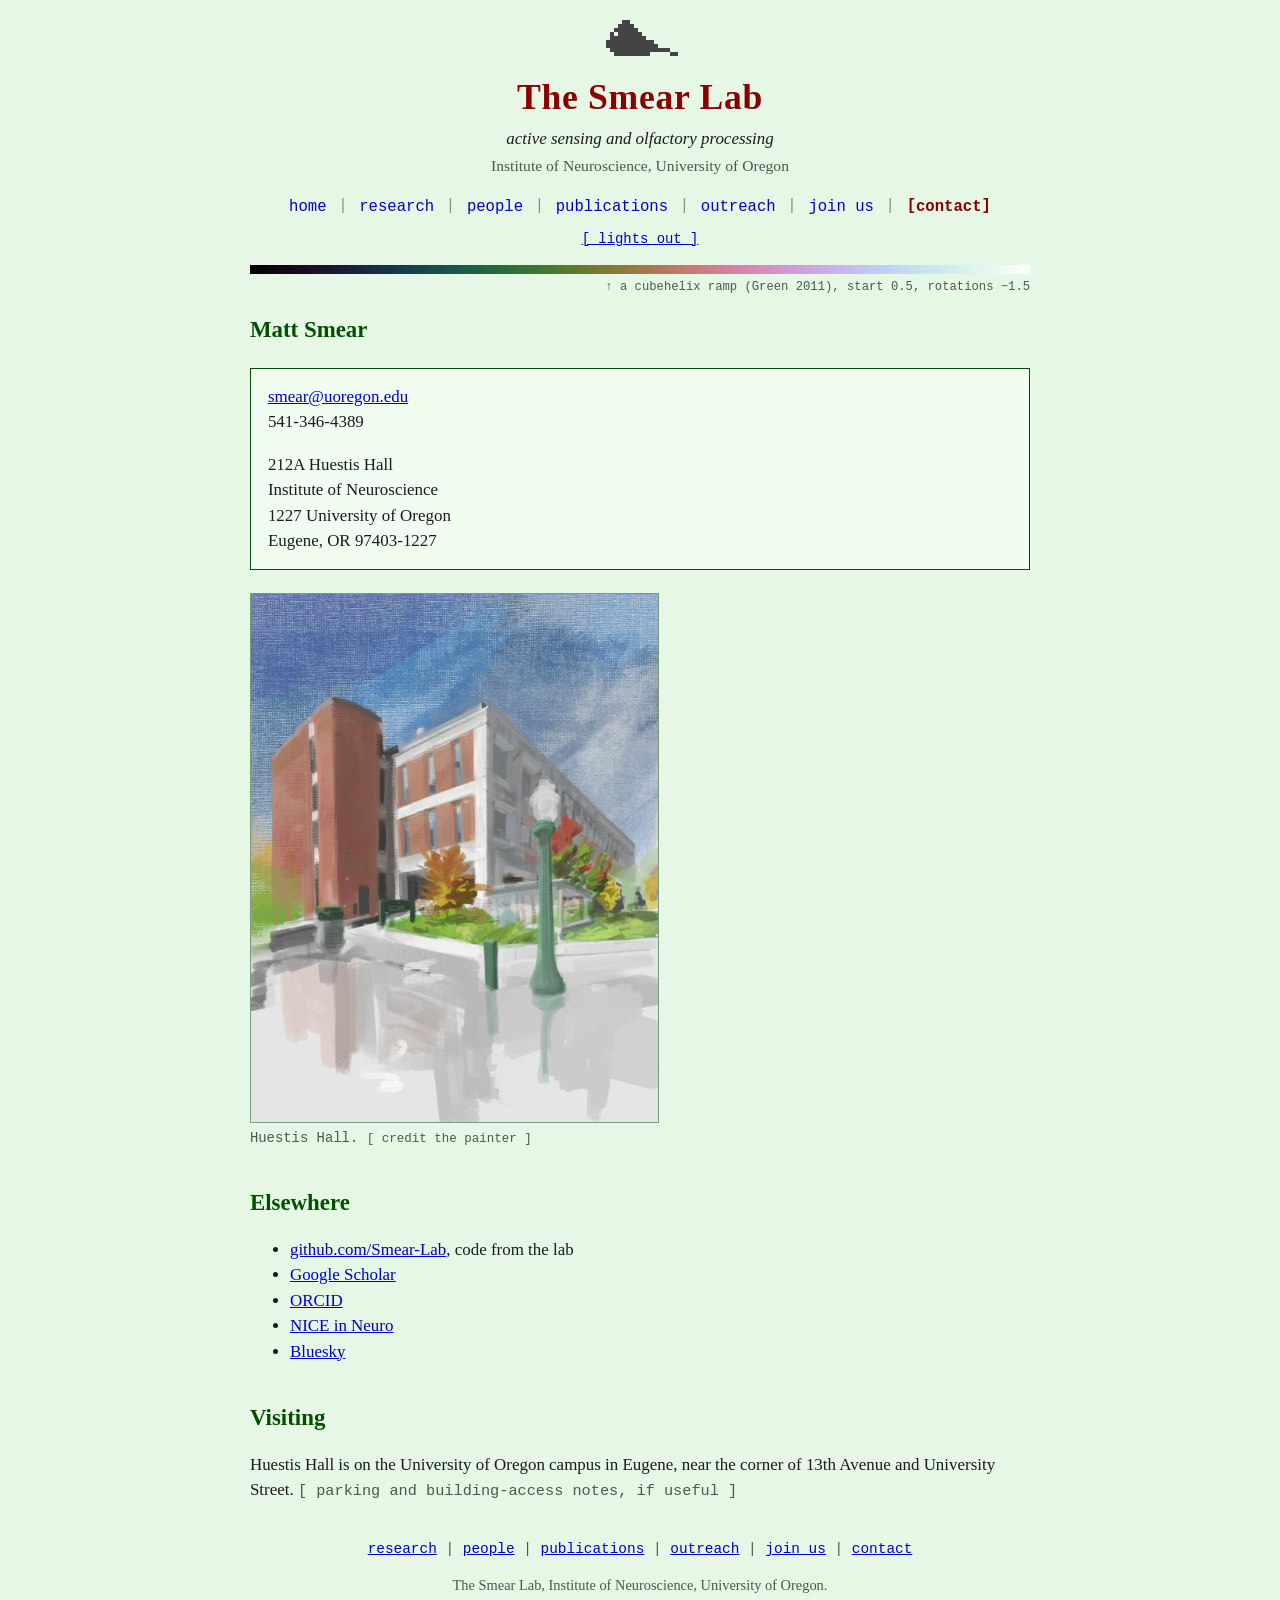
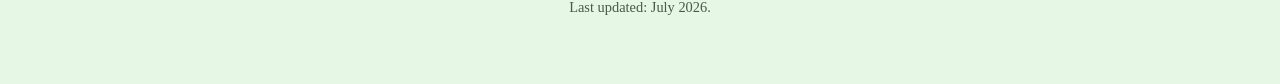
==== contact.html @ 78aba537 "Rebuild the site as hand-written HTML The live site had been serving index.html as unmarked plain te" ====
<!DOCTYPE html>
<!--
  ===========================================================================
  The Smear Lab. Hand-written HTML, no framework, no build step.
  Every page shares style.css. Edit a page by opening it and typing.

  The masthead and the <nav class="main"> block below are repeated in all
  seven pages: index, research, people, publications, outreach, join,
  contact. If you add or rename a nav item, change it in all seven. That
  duplication is the price of having no build step, and it is a fair price.
  ===========================================================================
-->
<html lang="en">
<head>
<meta charset="utf-8">
<meta name="viewport" content="width=device-width, initial-scale=1">
<title>contact &middot; The Smear Lab</title>
<meta name="description" content="The Smear Lab at the Institute of Neuroscience, University of Oregon. We study active sensing and olfactory processing.">
<link rel="icon" href="favicon.ico">
<link rel="stylesheet" href="style.css">
<script>
  (function () {
    var c = null;
    try { c = localStorage.getItem('smear-night'); } catch (e) {}
    var root = document.documentElement;
    if (location.hash === '#night' || c === '1') root.className = 'night';
    else if (c === '0') root.className = '';
    else root.className = 'auto';   /* follow the operating system */
  })();
</script>
</head>
<body>

<a class="skip" href="#main">skip to content</a>

<div class="stars" aria-hidden="true">
  <span style="top:6%;  left:8%;  animation-delay:0s">&#10022;</span>
  <span style="top:12%; left:88%; animation-delay:0.7s">&#10022;</span>
  <span style="top:28%; left:4%;  animation-delay:1.4s">&#10022;</span>
  <span style="top:22%; left:94%; animation-delay:0.4s">&#10022;</span>
  <span style="top:55%; left:2%;  animation-delay:2s">&#10022;</span>
  <span style="top:48%; left:96%; animation-delay:1.1s">&#10022;</span>
  <span style="top:78%; left:6%;  animation-delay:1.8s">&#10022;</span>
  <span style="top:85%; left:92%; animation-delay:0.2s">&#10022;</span>
</div>

<header>
  <svg class="mouse" viewBox="-1 0 21 9" xmlns="http://www.w3.org/2000/svg" shape-rendering="crispEdges" aria-hidden="true"><rect x="5" y="0" width="1" height="1"/><rect x="6" y="0" width="1" height="1"/><rect x="4" y="1" width="1" height="1"/><rect x="5" y="1" width="1" height="1"/><rect x="6" y="1" width="1" height="1"/><rect x="7" y="1" width="1" height="1"/><rect x="3" y="2" width="1" height="1"/><rect x="4" y="2" width="1" height="1"/><rect x="5" y="2" width="1" height="1"/><rect x="6" y="2" width="1" height="1"/><rect x="7" y="2" width="1" height="1"/><rect x="8" y="2" width="1" height="1"/><rect x="2" y="3" width="1" height="1"/><rect x="4" y="3" width="1" height="1"/><rect x="5" y="3" width="1" height="1"/><rect x="6" y="3" width="1" height="1"/><rect x="7" y="3" width="1" height="1"/><rect x="8" y="3" width="1" height="1"/><rect x="9" y="3" width="1" height="1"/><rect x="2" y="4" width="1" height="1"/><rect x="3" y="4" width="1" height="1"/><rect x="4" y="4" width="1" height="1"/><rect x="5" y="4" width="1" height="1"/><rect x="6" y="4" width="1" height="1"/><rect x="7" y="4" width="1" height="1"/><rect x="8" y="4" width="1" height="1"/><rect x="9" y="4" width="1" height="1"/><rect x="10" y="4" width="1" height="1"/><rect x="1" y="5" width="1" height="1"/><rect x="2" y="5" width="1" height="1"/><rect x="3" y="5" width="1" height="1"/><rect x="4" y="5" width="1" height="1"/><rect x="5" y="5" width="1" height="1"/><rect x="6" y="5" width="1" height="1"/><rect x="7" y="5" width="1" height="1"/><rect x="8" y="5" width="1" height="1"/><rect x="9" y="5" width="1" height="1"/><rect x="10" y="5" width="1" height="1"/><rect x="11" y="5" width="1" height="1"/><rect x="12" y="5" width="1" height="1"/><rect x="1" y="6" width="1" height="1"/><rect x="2" y="6" width="1" height="1"/><rect x="3" y="6" width="1" height="1"/><rect x="4" y="6" width="1" height="1"/><rect x="5" y="6" width="1" height="1"/><rect x="6" y="6" width="1" height="1"/><rect x="7" y="6" width="1" height="1"/><rect x="8" y="6" width="1" height="1"/><rect x="9" y="6" width="1" height="1"/><rect x="10" y="6" width="1" height="1"/><rect x="11" y="6" width="1" height="1"/><rect x="12" y="6" width="1" height="1"/><rect x="13" y="6" width="1" height="1"/><rect x="2" y="7" width="1" height="1"/><rect x="3" y="7" width="1" height="1"/><rect x="4" y="7" width="1" height="1"/><rect x="5" y="7" width="1" height="1"/><rect x="6" y="7" width="1" height="1"/><rect x="7" y="7" width="1" height="1"/><rect x="8" y="7" width="1" height="1"/><rect x="9" y="7" width="1" height="1"/><rect x="10" y="7" width="1" height="1"/><rect x="11" y="7" width="1" height="1"/><rect x="12" y="7" width="1" height="1"/><rect x="13" y="7" width="1" height="1"/><rect x="14" y="7" width="1" height="1"/><rect x="15" y="7" width="1" height="1"/><rect x="16" y="7" width="1" height="1"/><rect x="3" y="8" width="1" height="1"/><rect x="4" y="8" width="1" height="1"/><rect x="5" y="8" width="1" height="1"/><rect x="6" y="8" width="1" height="1"/><rect x="7" y="8" width="1" height="1"/><rect x="8" y="8" width="1" height="1"/><rect x="9" y="8" width="1" height="1"/><rect x="10" y="8" width="1" height="1"/><rect x="11" y="8" width="1" height="1"/><rect x="17" y="8" width="1" height="1"/><rect x="18" y="8" width="1" height="1"/></svg>
  <h1><a href="index.html">The Smear Lab</a></h1>
  <p class="tagline">active sensing and olfactory processing</p>
  <p class="affil">Institute of Neuroscience, University of Oregon</p>

  <nav class="main" aria-label="main">
  <a href="index.html">home</a>
  <span class="sep">|</span>
  <a href="research.html">research</a>
  <span class="sep">|</span>
  <a href="people.html">people</a>
  <span class="sep">|</span>
  <a href="publications.html">publications</a>
  <span class="sep">|</span>
  <a href="outreach.html">outreach</a>
  <span class="sep">|</span>
  <a href="join.html">join us</a>
  <span class="sep">|</span>
  <a href="contact.html" aria-current="page">contact</a>
  </nav>

  <button id="mode" type="button">[ lights out ]</button>
</header>

<hr class="cube-rule">
<p class="cube-caption">&uarr; a cubehelix ramp (Green 2011), start 0.5, rotations &minus;1.5</p>

<main id="main">

<h2>Matt Smear</h2>

<div class="note">
  <p><a href="mailto:smear@uoregon.edu">smear@uoregon.edu</a><br>
  541-346-4389</p>

  <p>212A Huestis Hall<br>
  Institute of Neuroscience<br>
  1227 University of Oregon<br>
  Eugene, OR 97403-1227</p>
</div>

<figure>
  <img src="static/media/huestis.235e562a.jpg" alt="A painting of Huestis Hall at the University of Oregon">
  <figcaption>Huestis Hall. <span class="todo">[ credit the painter ]</span></figcaption>
</figure>

<h2>Elsewhere</h2>
<ul>
  <li><a href="https://github.com/Smear-Lab">github.com/Smear-Lab</a>, code from the lab</li>
  <li><a href="https://scholar.google.com/citations?user=nU455D0AAAAJ">Google Scholar</a></li>
  <li><a href="https://orcid.org/0000-0003-4689-388X">ORCID</a></li>
  <li><a href="https://niceinneuro.org/">NICE in Neuro</a></li>
  <li><a href="https://bsky.app/profile/mattsmear.bsky.social">Bluesky</a></li>
</ul>

<h2>Visiting</h2>
<p>Huestis Hall is on the University of Oregon campus in Eugene, near the
corner of 13th Avenue and University Street.
<span class="todo">[ parking and building-access notes, if useful ]</span></p>

</main>

<footer>
  <nav aria-label="footer">
    <a href="research.html">research</a> |
    <a href="people.html">people</a> |
    <a href="publications.html">publications</a> |
    <a href="outreach.html">outreach</a> |
    <a href="join.html">join us</a> |
    <a href="contact.html">contact</a>
  </nav>
  <p>The Smear Lab, Institute of Neuroscience, University of Oregon.<br>
  Last updated: July 2026.</p>
</footer>

<script>
  /* day/night switch. remembers the choice; "#night" in the URL forces dark. */
  (function () {
    var root = document.documentElement;
    var btn  = document.getElementById('mode');
    function isNight() {
      if (root.classList.contains('night')) return true;
      if (root.classList.contains('auto')) {
        return window.matchMedia &&
               window.matchMedia('(prefers-color-scheme: dark)').matches;
      }
      return false;
    }
    function label() {
      btn.textContent = isNight() ? '[ lights on ]' : '[ lights out ]';
    }
    label();
    btn.addEventListener('click', function () {
      var night = !isNight();
      root.classList.remove('auto');
      root.classList.toggle('night', night);
      try { localStorage.setItem('smear-night', night ? '1' : '0'); } catch (e) {}
      label();
    });
  })();
</script>

</body>
</html>
---- style.css ----
/* ==========================================================================
   The Smear Lab. One stylesheet, no framework, no build step.

   Day mode is the cubehelix homage: pale page, serif, dark red title,
   classic blue links. Night mode is the Osees homage: black page, neon
   ink, glowing links. Same content either way.

   The gradient rule under the header is a real cubehelix ramp, computed
   from Green (2011) with the standard parameters (start 0.5, rotations
   -1.5, hue 1, gamma 1), not eyeballed.
   ========================================================================== */

:root {
  --bg:       #e6f7e6;
  --panel:    #f2fdf2;
  --ink:      #1b1b1b;
  --dim:      #4a5a4a;
  --title:    #8b0000;
  --heading:  #005000;
  --link:     #0000cc;
  --visited:  #551a8b;
  --rule:     #7a9a7a;
  --mouse:    #444444;
  --glow:     none;
  --navmark:  #8b0000;
}

html.night {
  --bg:       #050505;
  --panel:    #0d120d;
  --ink:      #d9f2ef;
  --dim:      #8fae9c;
  --title:    #52ff6e;
  --heading:  #ff6ec7;
  --link:     #ffa040;
  --visited:  #c77dff;
  --rule:     #2a4a2a;
  --mouse:    #52ff6e;
  --glow:     0 0 6px currentColor;
  --navmark:  #52ff6e;
}

/* Respect the OS preference on a first visit. A stored choice wins over
   this, applied by the script in each page's <head>. */
@media (prefers-color-scheme: dark) {
  html.auto {
    --bg:       #050505;
    --panel:    #0d120d;
    --ink:      #d9f2ef;
    --dim:      #8fae9c;
    --title:    #52ff6e;
    --heading:  #ff6ec7;
    --link:     #ffa040;
    --visited:  #c77dff;
    --rule:     #2a4a2a;
    --mouse:    #52ff6e;
    --glow:     0 0 6px currentColor;
    --navmark:  #52ff6e;
  }
}

html { background: var(--bg); }

body {
  max-width: 46em;
  margin: 0 auto;
  padding: 1.2em 1.2em 3em;
  background: var(--bg);
  color: var(--ink);
  font-family: Georgia, "Times New Roman", Times, serif;
  font-size: 1.06em;
  line-height: 1.5;
}

/* keyboard users get a way past the nav */
.skip {
  position: absolute;
  left: -9999px;
}
.skip:focus {
  left: 1em;
  top: 1em;
  background: var(--panel);
  padding: 0.4em 0.7em;
  border: 1px solid var(--heading);
  z-index: 10;
}

/* ---- masthead ---------------------------------------------------------- */

header { text-align: center; margin-bottom: 0.4em; }

.mouse {
  width: 84px;
  height: auto;
  fill: var(--mouse);
  filter: var(--glow);
  margin-bottom: 0.2em;
}
html.night .mouse {
  animation: sniff 3.2s ease-in-out infinite;
  transform-origin: 20% 100%;
}
@media (prefers-color-scheme: dark) {
  html.auto .mouse {
    animation: sniff 3.2s ease-in-out infinite;
    transform-origin: 20% 100%;
  }
}
@keyframes sniff {
  0%, 100% { transform: rotate(0deg); }
  12%      { transform: rotate(-4deg); }
  24%      { transform: rotate(2deg); }
  36%      { transform: rotate(0deg); }
}

header h1 {
  color: var(--title);
  font-size: 2.1em;
  margin: 0.1em 0 0.05em;
  letter-spacing: 0.02em;
  text-shadow: var(--glow);
}
header h1 a { color: inherit; text-decoration: none; }
header h1 a:visited { color: var(--title); }

.tagline { font-style: italic; margin: 0; }
.affil   { font-size: 0.92em; margin: 0.15em 0 0; color: var(--dim); }

/* ---- navigation -------------------------------------------------------- */

nav.main {
  text-align: center;
  font-family: "Courier New", Courier, monospace;
  font-size: 0.92em;
  margin: 0.9em 0 0;
  line-height: 2;
}
nav.main a {
  text-decoration: none;
  padding: 0.1em 0.15em;
  white-space: nowrap;
}
nav.main a:hover,
nav.main a:focus { text-decoration: underline; }
nav.main a[aria-current="page"] {
  color: var(--navmark);
  font-weight: bold;
  text-shadow: var(--glow);
}
/* the brackets are drawn in CSS so the HTML stays clean */
nav.main a[aria-current="page"]::before { content: "["; }
nav.main a[aria-current="page"]::after  { content: "]"; }
nav.main .sep { color: var(--rule); }

/* ---- the day/night switch --------------------------------------------- */

#mode {
  display: block;
  margin: 0.6em auto 0;
  font-family: "Courier New", Courier, monospace;
  font-size: 0.82em;
  background: none;
  border: none;
  padding: 0;
  cursor: pointer;
  color: var(--link);
  text-decoration: underline;
}
#mode:hover { text-shadow: var(--glow); }

/* ---- the cubehelix rule ------------------------------------------------ */

.cube-rule {
  border: 0;
  height: 9px;
  margin: 1.1em 0 0.2em;
  background: linear-gradient(to right,
    #000000 0%,   #100713 4.2%,  #181028 8.3%,  #1b1d3b 12.5%,
    #182e49 16.7%, #15414e 20.8%, #16534c 25%,   #1c6344 29.2%,
    #2b6f39 33.3%, #437731 37.5%, #607a2f 41.7%, #817a37 45.8%,
    #a07949 50%,   #ba7964 54.2%, #cb7c85 58.3%, #d483a7 62.5%,
    #d490c6 66.7%, #cea0de 70.8%, #c7b3ed 75%,   #c2c6f3 79.2%,
    #c2d8f3 83.3%, #cae7f0 87.5%, #d9f2ef 91.7%, #ebf9f3 95.8%,
    #ffffff 100%);
}
html.night .cube-rule { box-shadow: 0 0 12px #52ff6e55, 0 0 4px #ff6ec755; }
@media (prefers-color-scheme: dark) {
  html.auto .cube-rule { box-shadow: 0 0 12px #52ff6e55, 0 0 4px #ff6ec755; }
}

.cube-caption {
  text-align: right;
  font-size: 0.72em;
  font-family: "Courier New", Courier, monospace;
  margin: 0 0 1.4em;
  color: var(--dim);
}

hr.plain {
  border: 0;
  border-top: 1px solid var(--rule);
  margin: 1.8em 0;
}

/* ---- body copy --------------------------------------------------------- */

h2 {
  color: var(--heading);
  font-size: 1.35em;
  margin: 1.6em 0 0.4em;
  text-shadow: var(--glow);
}
h2:first-of-type { margin-top: 0; }

h3 {
  color: var(--ink);
  font-size: 1.08em;
  margin: 1.4em 0 0.3em;
}

a { color: var(--link); }
a:visited { color: var(--visited); }
a:hover { text-shadow: var(--glow); }
html:not(.night) a:hover { color: #c00070; }

ul.research { padding-left: 1.4em; }
ul.research li { margin-bottom: 0.7em; }

/* ---- people ------------------------------------------------------------ */

.person {
  display: flex;
  gap: 1em;
  align-items: flex-start;
  margin-bottom: 1.6em;
}
.person img {
  width: 110px;
  height: 110px;
  object-fit: cover;
  border: 1px solid var(--rule);
  flex: 0 0 auto;
}
.person h3 { margin-top: 0; }
.person .role {
  font-family: "Courier New", Courier, monospace;
  font-size: 0.82em;
  color: var(--dim);
  display: block;
  margin-bottom: 0.35em;
}
.person p { margin: 0.35em 0; }

ul.alumni { padding-left: 1.4em; }
ul.alumni li { margin-bottom: 0.3em; }

/* ---- publications ------------------------------------------------------ */

.pubyear {
  font-family: "Courier New", Courier, monospace;
  color: var(--heading);
  font-size: 1em;
  margin: 1.6em 0 0.5em;
  border-bottom: 1px solid var(--rule);
  text-shadow: var(--glow);
}
ol.pubs {
  list-style: none;
  padding-left: 0;
  margin: 0;
}
ol.pubs li {
  margin-bottom: 1em;
  padding-left: 1.4em;
  text-indent: -1.4em;
}
ol.pubs .authors { font-size: 0.95em; }
ol.pubs .venue { font-style: italic; }
ol.pubs b { color: var(--ink); }
.tag {
  font-family: "Courier New", Courier, monospace;
  font-size: 0.72em;
  border: 1px solid var(--rule);
  padding: 0 0.35em;
  margin-left: 0.3em;
  color: var(--dim);
  white-space: nowrap;
}

/* ---- boxes ------------------------------------------------------------- */

.note {
  border: 1px solid var(--heading);
  background: var(--panel);
  padding: 0.6em 1em;
  margin: 1.2em 0;
}
.note p:first-child { margin-top: 0.3em; }
.note p:last-child  { margin-bottom: 0.3em; }

figure { margin: 1.4em 0; }
figure img {
  display: block;
  max-width: min(100%, 24em);
  height: auto;
  border: 1px solid var(--rule);
}
figcaption {
  font-size: 0.82em;
  color: var(--dim);
  margin-top: 0.4em;
  font-family: "Courier New", Courier, monospace;
}

/* things still to fill in, visible on purpose */
.todo {
  font-family: "Courier New", Courier, monospace;
  font-size: 0.9em;
  color: var(--dim);
}

/* ---- footer ------------------------------------------------------------ */

footer {
  text-align: center;
  font-size: 0.85em;
  margin-top: 2.5em;
  color: var(--dim);
}
footer nav { margin-bottom: 0.5em; font-family: "Courier New", Courier, monospace; }

/* ---- stars, night only ------------------------------------------------- */

.stars { display: none; }
html.night .stars { display: block; }
@media (prefers-color-scheme: dark) {
  html.auto .stars { display: block; }
}
.stars span {
  position: fixed;
  color: #c7ff9e;
  font-size: 12px;
  pointer-events: none;
  animation: twinkle 2.6s ease-in-out infinite;
  text-shadow: 0 0 6px #52ff6e;
}
@keyframes twinkle {
  0%, 100% { opacity: 0.15; transform: scale(0.8); }
  50%      { opacity: 0.9;  transform: scale(1.15); }
}

/* ---- narrow screens ---------------------------------------------------- */

@media (max-width: 34em) {
  body { font-size: 1em; padding: 1em 0.9em 2.5em; }
  header h1 { font-size: 1.7em; }
  nav.main { font-size: 0.86em; }
  nav.main .sep { display: none; }
  nav.main a { display: inline-block; margin: 0 0.35em; }
  .person { flex-direction: column; gap: 0.5em; }
  .person img { width: 130px; height: 130px; }
  .stars { display: none !important; }
}

@media (prefers-reduced-motion: reduce) {
  html.night .mouse, .stars span { animation: none; }
}

/* ---- print ------------------------------------------------------------- */

@media print {
  #mode, .stars, nav.main { display: none; }
  body { max-width: none; color: #000; background: #fff; }
  a { color: #000; text-decoration: underline; }
}
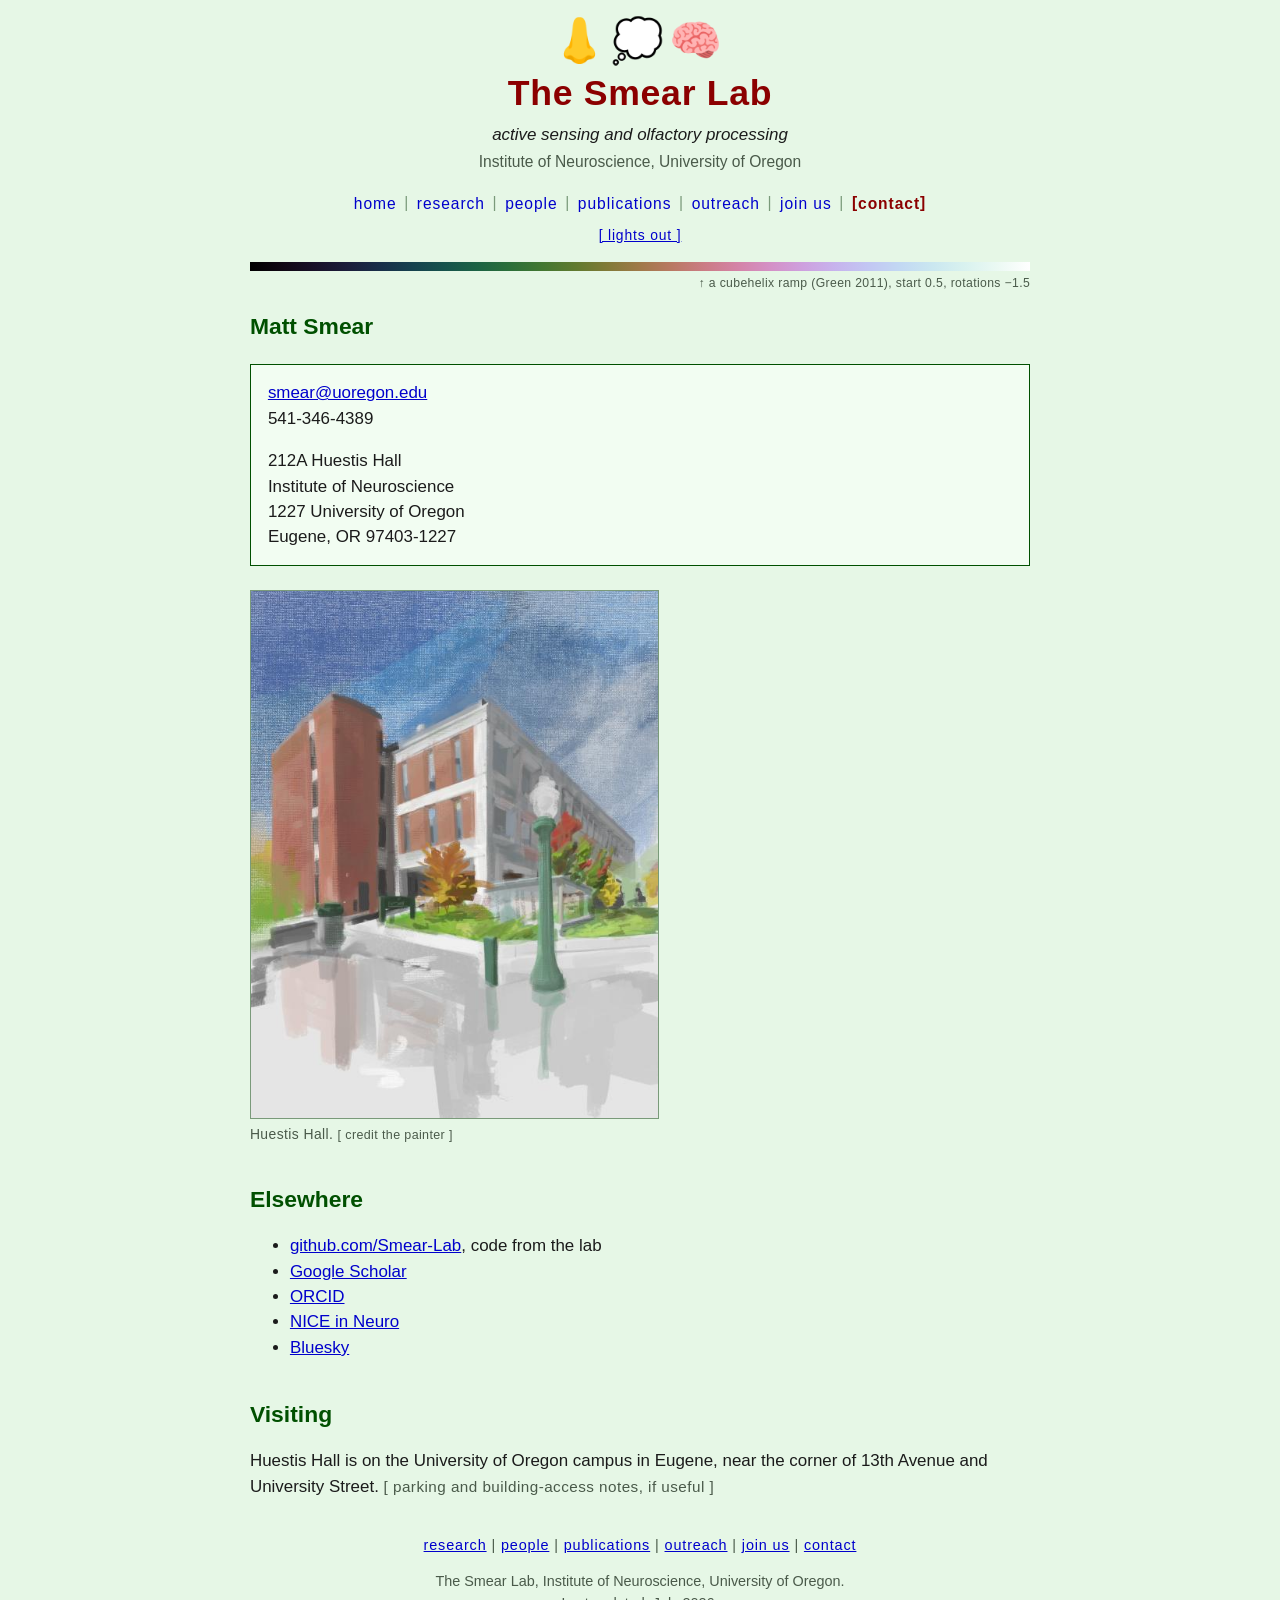
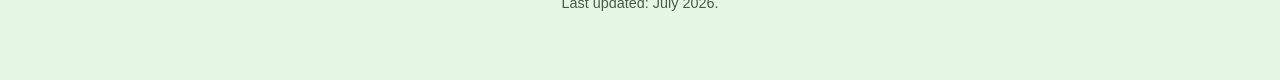
==== commit f78af24c: "Arial throughout, emoji masthead, correct the lab roster Three corrections from Matt.  Arial everywh" ====
--- a/contact.html
+++ b/contact.html
@@ -45,7 +45,7 @@
 </div>
 
 <header>
-  <svg class="mouse" viewBox="-1 0 21 9" xmlns="http://www.w3.org/2000/svg" shape-rendering="crispEdges" aria-hidden="true"><rect x="5" y="0" width="1" height="1"/><rect x="6" y="0" width="1" height="1"/><rect x="4" y="1" width="1" height="1"/><rect x="5" y="1" width="1" height="1"/><rect x="6" y="1" width="1" height="1"/><rect x="7" y="1" width="1" height="1"/><rect x="3" y="2" width="1" height="1"/><rect x="4" y="2" width="1" height="1"/><rect x="5" y="2" width="1" height="1"/><rect x="6" y="2" width="1" height="1"/><rect x="7" y="2" width="1" height="1"/><rect x="8" y="2" width="1" height="1"/><rect x="2" y="3" width="1" height="1"/><rect x="4" y="3" width="1" height="1"/><rect x="5" y="3" width="1" height="1"/><rect x="6" y="3" width="1" height="1"/><rect x="7" y="3" width="1" height="1"/><rect x="8" y="3" width="1" height="1"/><rect x="9" y="3" width="1" height="1"/><rect x="2" y="4" width="1" height="1"/><rect x="3" y="4" width="1" height="1"/><rect x="4" y="4" width="1" height="1"/><rect x="5" y="4" width="1" height="1"/><rect x="6" y="4" width="1" height="1"/><rect x="7" y="4" width="1" height="1"/><rect x="8" y="4" width="1" height="1"/><rect x="9" y="4" width="1" height="1"/><rect x="10" y="4" width="1" height="1"/><rect x="1" y="5" width="1" height="1"/><rect x="2" y="5" width="1" height="1"/><rect x="3" y="5" width="1" height="1"/><rect x="4" y="5" width="1" height="1"/><rect x="5" y="5" width="1" height="1"/><rect x="6" y="5" width="1" height="1"/><rect x="7" y="5" width="1" height="1"/><rect x="8" y="5" width="1" height="1"/><rect x="9" y="5" width="1" height="1"/><rect x="10" y="5" width="1" height="1"/><rect x="11" y="5" width="1" height="1"/><rect x="12" y="5" width="1" height="1"/><rect x="1" y="6" width="1" height="1"/><rect x="2" y="6" width="1" height="1"/><rect x="3" y="6" width="1" height="1"/><rect x="4" y="6" width="1" height="1"/><rect x="5" y="6" width="1" height="1"/><rect x="6" y="6" width="1" height="1"/><rect x="7" y="6" width="1" height="1"/><rect x="8" y="6" width="1" height="1"/><rect x="9" y="6" width="1" height="1"/><rect x="10" y="6" width="1" height="1"/><rect x="11" y="6" width="1" height="1"/><rect x="12" y="6" width="1" height="1"/><rect x="13" y="6" width="1" height="1"/><rect x="2" y="7" width="1" height="1"/><rect x="3" y="7" width="1" height="1"/><rect x="4" y="7" width="1" height="1"/><rect x="5" y="7" width="1" height="1"/><rect x="6" y="7" width="1" height="1"/><rect x="7" y="7" width="1" height="1"/><rect x="8" y="7" width="1" height="1"/><rect x="9" y="7" width="1" height="1"/><rect x="10" y="7" width="1" height="1"/><rect x="11" y="7" width="1" height="1"/><rect x="12" y="7" width="1" height="1"/><rect x="13" y="7" width="1" height="1"/><rect x="14" y="7" width="1" height="1"/><rect x="15" y="7" width="1" height="1"/><rect x="16" y="7" width="1" height="1"/><rect x="3" y="8" width="1" height="1"/><rect x="4" y="8" width="1" height="1"/><rect x="5" y="8" width="1" height="1"/><rect x="6" y="8" width="1" height="1"/><rect x="7" y="8" width="1" height="1"/><rect x="8" y="8" width="1" height="1"/><rect x="9" y="8" width="1" height="1"/><rect x="10" y="8" width="1" height="1"/><rect x="11" y="8" width="1" height="1"/><rect x="17" y="8" width="1" height="1"/><rect x="18" y="8" width="1" height="1"/></svg>
+  <p class="glyphs" aria-hidden="true">👃💭🧠</p>
   <h1><a href="index.html">The Smear Lab</a></h1>
   <p class="tagline">active sensing and olfactory processing</p>
   <p class="affil">Institute of Neuroscience, University of Oregon</p>
--- a/style.css
+++ b/style.css
@@ -1,8 +1,8 @@
 /* ==========================================================================
    The Smear Lab. One stylesheet, no framework, no build step.
 
-   Day mode is the cubehelix homage: pale page, serif, dark red title,
-   classic blue links. Night mode is the Osees homage: black page, neon
+   Day mode is the cubehelix homage: pale page, dark red title, classic
+   blue links. Arial throughout, per house rule. Night mode is the Osees homage: black page, neon
    ink, glowing links. Same content either way.
 
    The gradient rule under the header is a real cubehelix ramp, computed
@@ -20,7 +20,6 @@
   --link:     #0000cc;
   --visited:  #551a8b;
   --rule:     #7a9a7a;
-  --mouse:    #444444;
   --glow:     none;
   --navmark:  #8b0000;
 }
@@ -35,7 +34,6 @@
   --link:     #ffa040;
   --visited:  #c77dff;
   --rule:     #2a4a2a;
-  --mouse:    #52ff6e;
   --glow:     0 0 6px currentColor;
   --navmark:  #52ff6e;
 }
@@ -53,7 +51,6 @@
     --link:     #ffa040;
     --visited:  #c77dff;
     --rule:     #2a4a2a;
-    --mouse:    #52ff6e;
     --glow:     0 0 6px currentColor;
     --navmark:  #52ff6e;
   }
@@ -67,7 +64,7 @@
   padding: 1.2em 1.2em 3em;
   background: var(--bg);
   color: var(--ink);
-  font-family: Georgia, "Times New Roman", Times, serif;
+  font-family: Arial, Helvetica, sans-serif;
   font-size: 1.06em;
   line-height: 1.5;
 }
@@ -90,28 +87,11 @@
 
 header { text-align: center; margin-bottom: 0.4em; }
 
-.mouse {
-  width: 84px;
-  height: auto;
-  fill: var(--mouse);
-  filter: var(--glow);
-  margin-bottom: 0.2em;
-}
-html.night .mouse {
-  animation: sniff 3.2s ease-in-out infinite;
-  transform-origin: 20% 100%;
-}
-@media (prefers-color-scheme: dark) {
-  html.auto .mouse {
-    animation: sniff 3.2s ease-in-out infinite;
-    transform-origin: 20% 100%;
-  }
-}
-@keyframes sniff {
-  0%, 100% { transform: rotate(0deg); }
-  12%      { transform: rotate(-4deg); }
-  24%      { transform: rotate(2deg); }
-  36%      { transform: rotate(0deg); }
+.glyphs {
+  font-size: 2.5em;
+  line-height: 1;
+  margin: 0 0 0.1em;
+  letter-spacing: 0.12em;
 }
 
 header h1 {
@@ -131,8 +111,8 @@
 
 nav.main {
   text-align: center;
-  font-family: "Courier New", Courier, monospace;
   font-size: 0.92em;
+  letter-spacing: 0.06em;
   margin: 0.9em 0 0;
   line-height: 2;
 }
@@ -158,8 +138,8 @@
 #mode {
   display: block;
   margin: 0.6em auto 0;
-  font-family: "Courier New", Courier, monospace;
   font-size: 0.82em;
+  letter-spacing: 0.06em;
   background: none;
   border: none;
   padding: 0;
@@ -192,7 +172,7 @@
 .cube-caption {
   text-align: right;
   font-size: 0.72em;
-  font-family: "Courier New", Courier, monospace;
+  letter-spacing: 0.03em;
   margin: 0 0 1.4em;
   color: var(--dim);
 }
@@ -244,8 +224,9 @@
 }
 .person h3 { margin-top: 0; }
 .person .role {
-  font-family: "Courier New", Courier, monospace;
-  font-size: 0.82em;
+  font-size: 0.78em;
+  letter-spacing: 0.09em;
+  text-transform: uppercase;
   color: var(--dim);
   display: block;
   margin-bottom: 0.35em;
@@ -258,9 +239,10 @@
 /* ---- publications ------------------------------------------------------ */
 
 .pubyear {
-  font-family: "Courier New", Courier, monospace;
   color: var(--heading);
-  font-size: 1em;
+  font-size: 0.95em;
+  font-weight: bold;
+  letter-spacing: 0.14em;
   margin: 1.6em 0 0.5em;
   border-bottom: 1px solid var(--rule);
   text-shadow: var(--glow);
@@ -279,8 +261,9 @@
 ol.pubs .venue { font-style: italic; }
 ol.pubs b { color: var(--ink); }
 .tag {
-  font-family: "Courier New", Courier, monospace;
-  font-size: 0.72em;
+  font-size: 0.7em;
+  letter-spacing: 0.06em;
+  text-transform: uppercase;
   border: 1px solid var(--rule);
   padding: 0 0.35em;
   margin-left: 0.3em;
@@ -310,13 +293,20 @@
   font-size: 0.82em;
   color: var(--dim);
   margin-top: 0.4em;
-  font-family: "Courier New", Courier, monospace;
+  letter-spacing: 0.03em;
+}
+
+/* a real attribution, not an unfinished line */
+.credit {
+  font-size: 0.88em;
+  color: var(--dim);
+  font-style: italic;
 }
 
 /* things still to fill in, visible on purpose */
 .todo {
-  font-family: "Courier New", Courier, monospace;
   font-size: 0.9em;
+  letter-spacing: 0.03em;
   color: var(--dim);
 }
 
@@ -328,7 +318,7 @@
   margin-top: 2.5em;
   color: var(--dim);
 }
-footer nav { margin-bottom: 0.5em; font-family: "Courier New", Courier, monospace; }
+footer nav { margin-bottom: 0.5em; letter-spacing: 0.06em; }
 
 /* ---- stars, night only ------------------------------------------------- */
 
@@ -364,7 +354,7 @@
 }
 
 @media (prefers-reduced-motion: reduce) {
-  html.night .mouse, .stars span { animation: none; }
+  .stars span { animation: none; }
 }
 
 /* ---- print ------------------------------------------------------------- */
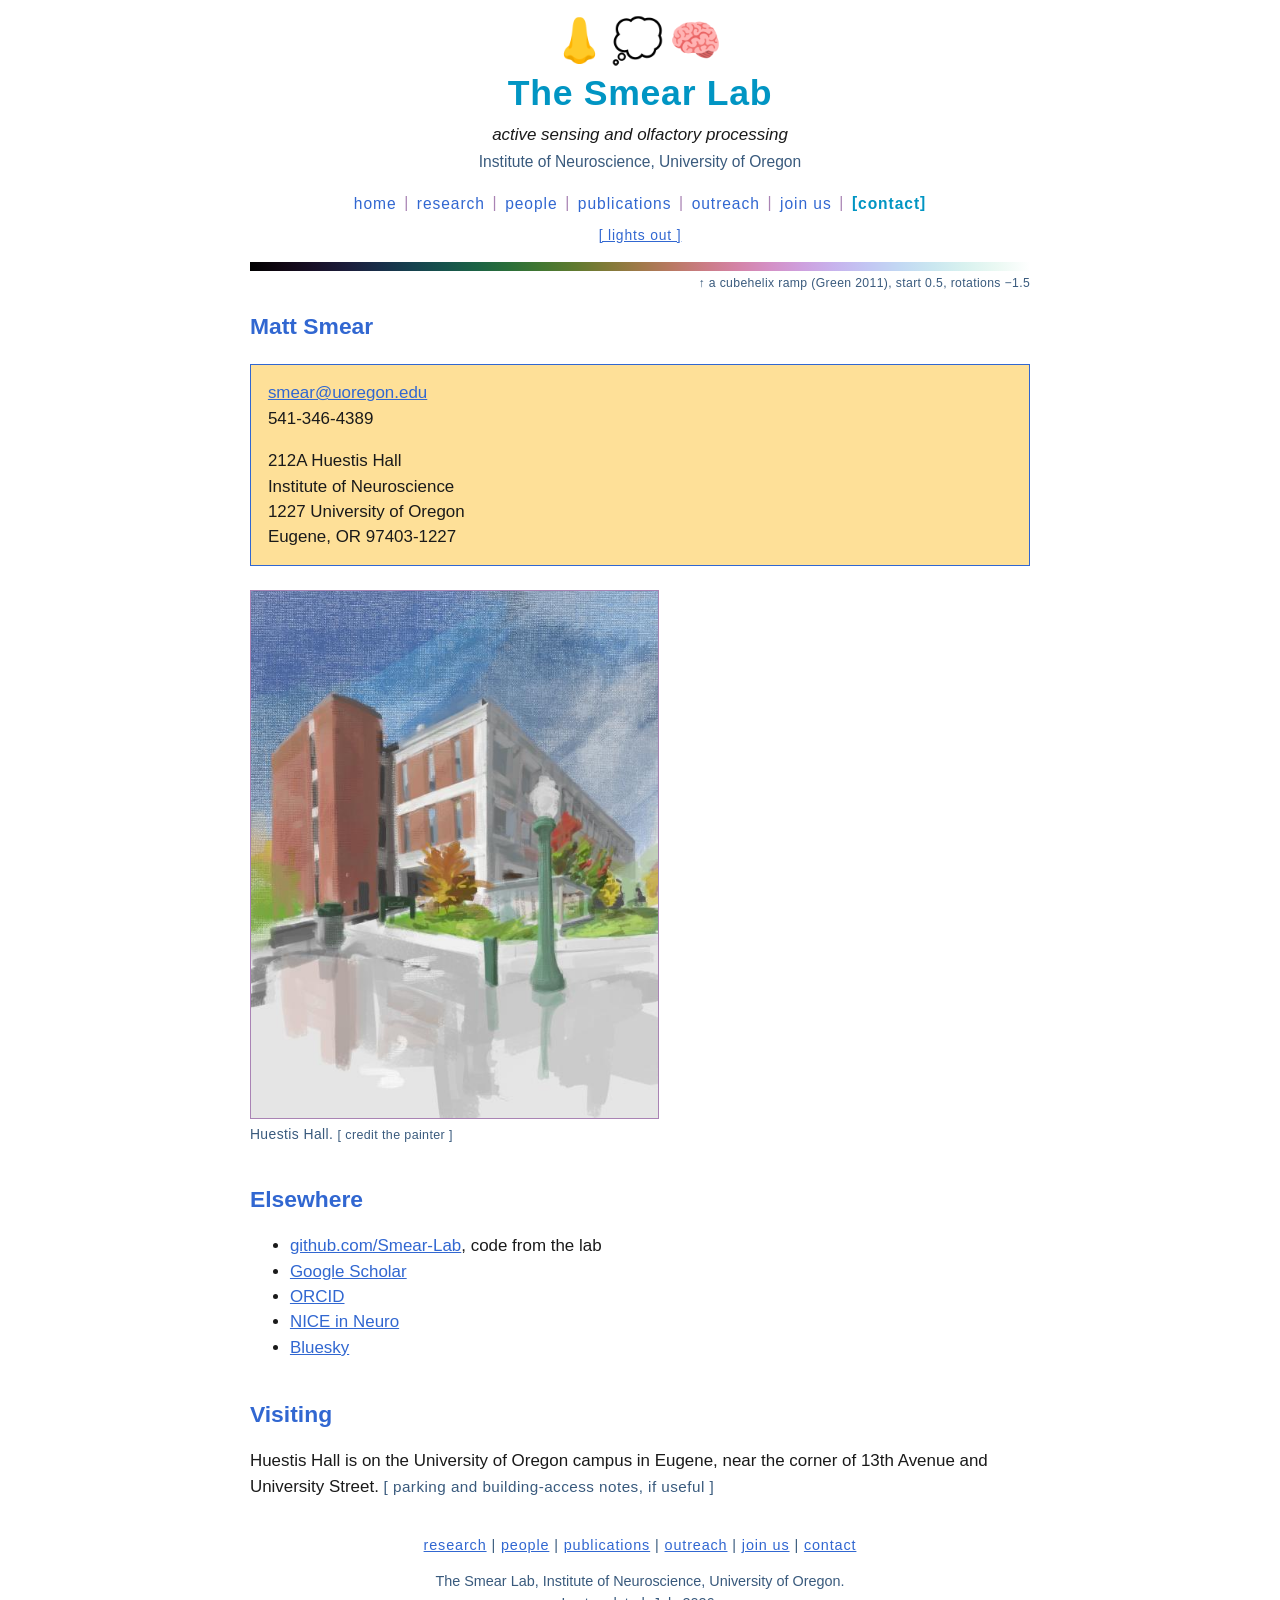
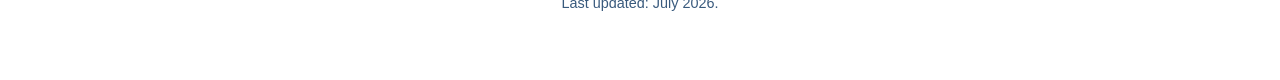
==== commit 6755a978: "Recolour from riley.mat, drop the sparkles, fix the NICE role Colours. The old scheme was invented: " ====
--- a/contact.html
+++ b/contact.html
@@ -32,17 +32,6 @@
 <body>
 
 <a class="skip" href="#main">skip to content</a>
-
-<div class="stars" aria-hidden="true">
-  <span style="top:6%;  left:8%;  animation-delay:0s">&#10022;</span>
-  <span style="top:12%; left:88%; animation-delay:0.7s">&#10022;</span>
-  <span style="top:28%; left:4%;  animation-delay:1.4s">&#10022;</span>
-  <span style="top:22%; left:94%; animation-delay:0.4s">&#10022;</span>
-  <span style="top:55%; left:2%;  animation-delay:2s">&#10022;</span>
-  <span style="top:48%; left:96%; animation-delay:1.1s">&#10022;</span>
-  <span style="top:78%; left:6%;  animation-delay:1.8s">&#10022;</span>
-  <span style="top:85%; left:92%; animation-delay:0.2s">&#10022;</span>
-</div>
 
 <header>
   <p class="glyphs" aria-hidden="true">👃💭🧠</p>
--- a/style.css
+++ b/style.css
@@ -11,48 +11,54 @@
    ========================================================================== */
 
 :root {
-  --bg:       #e6f7e6;
-  --panel:    #f2fdf2;
-  --ink:      #1b1b1b;
-  --dim:      #4a5a4a;
-  --title:    #8b0000;
-  --heading:  #005000;
-  --link:     #0000cc;
-  --visited:  #551a8b;
-  --rule:     #7a9a7a;
+  /* Palette: riley.mat, Matt's file. Only these seven colours are used for
+     anything chromatic. Neutral white/near-black grounds are not "colours"
+     in that sense and stay neutral.
+       #0195c3 cyan     #a983b4 muted violet   #3167d1 blue
+       #c990d4 orchid   #6bb36a green          #395a7d slate   #fee098 gold
+     The green is deliberately unused. Matt does not want green in the UI. */
+  --bg:       #ffffff;
+  --panel:    #fee098;   /* gold, for note boxes */
+  --ink:      #1a1a1a;
+  --dim:      #395a7d;   /* slate, 7.2:1 on white */
+  --title:    #0195c3;   /* cyan, large text only */
+  --heading:  #3167d1;   /* blue, 5.3:1 */
+  --link:     #3167d1;   /* blue, 5.3:1 */
+  --visited:  #395a7d;   /* slate, 7.2:1 */
+  --rule:     #a983b4;   /* violet, decorative only */
   --glow:     none;
-  --navmark:  #8b0000;
+  --navmark:  #0195c3;
 }
 
 html.night {
-  --bg:       #050505;
-  --panel:    #0d120d;
-  --ink:      #d9f2ef;
-  --dim:      #8fae9c;
-  --title:    #52ff6e;
-  --heading:  #ff6ec7;
-  --link:     #ffa040;
-  --visited:  #c77dff;
-  --rule:     #2a4a2a;
+  --bg:       #0a0a0a;
+  --panel:    #16202b;
+  --ink:      #ececec;
+  --dim:      #a983b4;   /* violet, 6.2:1 on black */
+  --title:    #fee098;   /* gold, 15.4:1 */
+  --heading:  #0195c3;   /* cyan, 5.7:1 */
+  --link:     #fee098;   /* gold, 15.4:1 */
+  --visited:  #a983b4;   /* violet, 6.2:1 */
+  --rule:     #395a7d;   /* slate */
   --glow:     0 0 6px currentColor;
-  --navmark:  #52ff6e;
+  --navmark:  #fee098;
 }
 
 /* Respect the OS preference on a first visit. A stored choice wins over
    this, applied by the script in each page's <head>. */
 @media (prefers-color-scheme: dark) {
   html.auto {
-    --bg:       #050505;
-    --panel:    #0d120d;
-    --ink:      #d9f2ef;
-    --dim:      #8fae9c;
-    --title:    #52ff6e;
-    --heading:  #ff6ec7;
-    --link:     #ffa040;
-    --visited:  #c77dff;
-    --rule:     #2a4a2a;
+    --bg:       #0a0a0a;
+    --panel:    #16202b;
+    --ink:      #ececec;
+    --dim:      #a983b4;
+    --title:    #fee098;
+    --heading:  #0195c3;
+    --link:     #fee098;
+    --visited:  #a983b4;
+    --rule:     #395a7d;
     --glow:     0 0 6px currentColor;
-    --navmark:  #52ff6e;
+    --navmark:  #fee098;
   }
 }
 
@@ -149,7 +155,13 @@
 }
 #mode:hover { text-shadow: var(--glow); }
 
-/* ---- the cubehelix rule ------------------------------------------------ */
+/* ---- the rule under the masthead --------------------------------------- */
+
+/* NOTE, Matt: this is the one place green and pink survive, because a
+   cubehelix ramp cycles through both by construction. That is the whole
+   point of the scheme and it is why it is cited. If you want them gone
+   here too, delete the .cube-rule background below and uncomment the
+   riley ramp underneath it, then reword the caption in all seven pages. */
 
 .cube-rule {
   border: 0;
@@ -164,9 +176,19 @@
     #c2d8f3 83.3%, #cae7f0 87.5%, #d9f2ef 91.7%, #ebf9f3 95.8%,
     #ffffff 100%);
 }
-html.night .cube-rule { box-shadow: 0 0 12px #52ff6e55, 0 0 4px #ff6ec755; }
+
+/* The alternative: riley.mat sorted by luminance, green omitted. Swap the
+   background above for this one and no green or pink appears anywhere.
+.cube-rule {
+  background: linear-gradient(to right,
+    #395a7d 0%, #3167d1 20%, #0195c3 40%,
+    #a983b4 60%, #c990d4 80%, #fee098 100%);
+}
+*/
+
+html.night .cube-rule { box-shadow: 0 0 14px #fee09855, 0 0 4px #0195c355; }
 @media (prefers-color-scheme: dark) {
-  html.auto .cube-rule { box-shadow: 0 0 12px #52ff6e55, 0 0 4px #ff6ec755; }
+  html.auto .cube-rule { box-shadow: 0 0 14px #fee09855, 0 0 4px #0195c355; }
 }
 
 .cube-caption {
@@ -202,7 +224,7 @@
 a { color: var(--link); }
 a:visited { color: var(--visited); }
 a:hover { text-shadow: var(--glow); }
-html:not(.night) a:hover { color: #c00070; }
+html:not(.night) a:hover { color: #0195c3; }
 
 ul.research { padding-left: 1.4em; }
 ul.research li { margin-bottom: 0.7em; }
@@ -320,26 +342,6 @@
 }
 footer nav { margin-bottom: 0.5em; letter-spacing: 0.06em; }
 
-/* ---- stars, night only ------------------------------------------------- */
-
-.stars { display: none; }
-html.night .stars { display: block; }
-@media (prefers-color-scheme: dark) {
-  html.auto .stars { display: block; }
-}
-.stars span {
-  position: fixed;
-  color: #c7ff9e;
-  font-size: 12px;
-  pointer-events: none;
-  animation: twinkle 2.6s ease-in-out infinite;
-  text-shadow: 0 0 6px #52ff6e;
-}
-@keyframes twinkle {
-  0%, 100% { opacity: 0.15; transform: scale(0.8); }
-  50%      { opacity: 0.9;  transform: scale(1.15); }
-}
-
 /* ---- narrow screens ---------------------------------------------------- */
 
 @media (max-width: 34em) {
@@ -350,17 +352,12 @@
   nav.main a { display: inline-block; margin: 0 0.35em; }
   .person { flex-direction: column; gap: 0.5em; }
   .person img { width: 130px; height: 130px; }
-  .stars { display: none !important; }
-}
-
-@media (prefers-reduced-motion: reduce) {
-  .stars span { animation: none; }
 }
 
 /* ---- print ------------------------------------------------------------- */
 
 @media print {
-  #mode, .stars, nav.main { display: none; }
+  #mode, nav.main { display: none; }
   body { max-width: none; color: #000; background: #fff; }
   a { color: #000; text-decoration: underline; }
 }
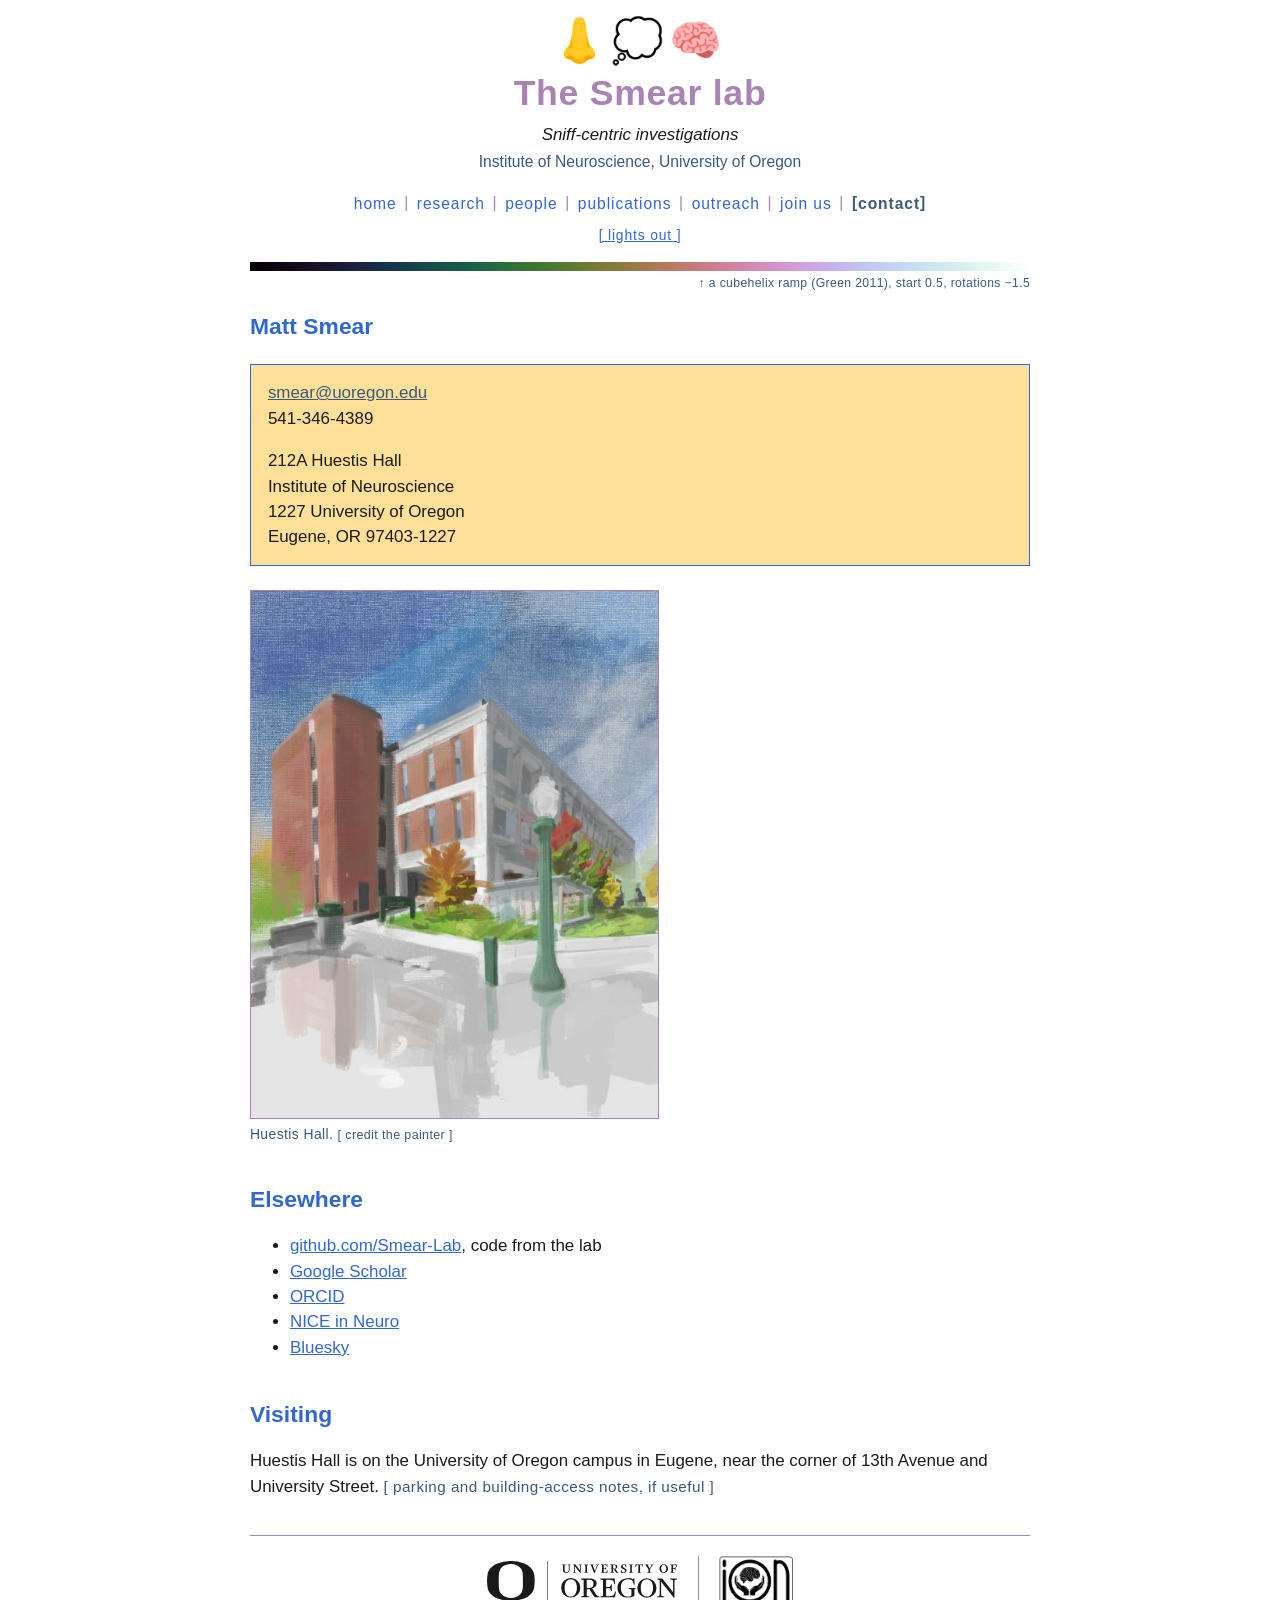
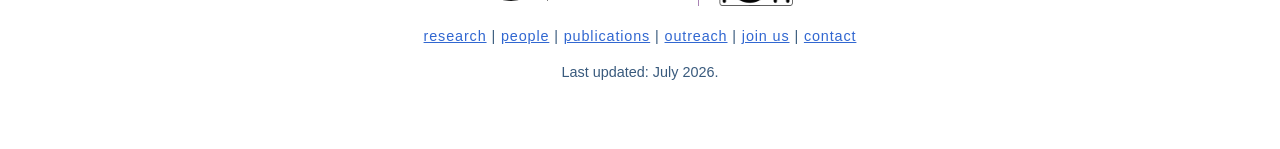
==== commit 7d668d9a: "Lavender title, real photo, new name and tagline, affiliation logos Title colour in day mode is now " ====
--- a/contact.html
+++ b/contact.html
@@ -1,7 +1,7 @@
 <!DOCTYPE html>
 <!--
   ===========================================================================
-  The Smear Lab. Hand-written HTML, no framework, no build step.
+  The Smear lab. Hand-written HTML, no framework, no build step.
   Every page shares style.css. Edit a page by opening it and typing.
 
   The masthead and the <nav class="main"> block below are repeated in all
@@ -14,8 +14,8 @@
 <head>
 <meta charset="utf-8">
 <meta name="viewport" content="width=device-width, initial-scale=1">
-<title>contact &middot; The Smear Lab</title>
-<meta name="description" content="The Smear Lab at the Institute of Neuroscience, University of Oregon. We study active sensing and olfactory processing.">
+<title>contact &middot; The Smear lab</title>
+<meta name="description" content="The Smear lab at the Institute of Neuroscience, University of Oregon. Sniff-centric investigations.">
 <link rel="icon" href="favicon.ico">
 <link rel="stylesheet" href="style.css">
 <script>
@@ -35,8 +35,8 @@
 
 <header>
   <p class="glyphs" aria-hidden="true">👃💭🧠</p>
-  <h1><a href="index.html">The Smear Lab</a></h1>
-  <p class="tagline">active sensing and olfactory processing</p>
+  <h1><a href="index.html">The Smear lab</a></h1>
+  <p class="tagline">Sniff-centric investigations</p>
   <p class="affil">Institute of Neuroscience, University of Oregon</p>
 
   <nav class="main" aria-label="main">
@@ -97,6 +97,15 @@
 </main>
 
 <footer>
+  <div class="affiliations">
+    <a href="https://www.uoregon.edu/" class="uo">
+      <img src="static/media/uo-logo.svg" alt="University of Oregon">
+    </a>
+    <a href="https://ion.uoregon.edu/" class="ion">
+      <img src="static/media/ion-logo.png" alt="Institute of Neuroscience">
+    </a>
+  </div>
+
   <nav aria-label="footer">
     <a href="research.html">research</a> |
     <a href="people.html">people</a> |
@@ -105,8 +114,7 @@
     <a href="join.html">join us</a> |
     <a href="contact.html">contact</a>
   </nav>
-  <p>The Smear Lab, Institute of Neuroscience, University of Oregon.<br>
-  Last updated: July 2026.</p>
+  <p>Last updated: July 2026.</p>
 </footer>
 
 <script>
--- a/style.css
+++ b/style.css
@@ -1,9 +1,15 @@
 /* ==========================================================================
-   The Smear Lab. One stylesheet, no framework, no build step.
-
-   Day mode is the cubehelix homage: pale page, dark red title, classic
-   blue links. Arial throughout, per house rule. Night mode is the Osees homage: black page, neon
-   ink, glowing links. Same content either way.
+   The Smear lab. One stylesheet, no framework, no build step.
+
+   Day mode: white page, lavender title, blue headings and links, gold note
+   boxes. Night mode is the Osees homage: black page, gold ink, glowing
+   links. Same content either way. Arial throughout, per house rule, and
+   there is exactly one font stack declared in this file.
+
+   Every chromatic value comes from riley.mat and nothing else. Colour
+   roles below were assigned by measured contrast, not by eye: anything
+   carrying body text clears 4.5:1, anything used only at heading size
+   clears 3:1. If you change one, measure it.
 
    The gradient rule under the header is a real cubehelix ramp, computed
    from Green (2011) with the standard parameters (start 0.5, rotations
@@ -21,13 +27,19 @@
   --panel:    #fee098;   /* gold, for note boxes */
   --ink:      #1a1a1a;
   --dim:      #395a7d;   /* slate, 7.2:1 on white */
-  --title:    #0195c3;   /* cyan, large text only */
+  --title:    #a983b4;   /* lavender, Matt's favourite. 3.2:1, which clears
+                            the 3:1 large-text floor but only just, so keep
+                            it on the 2.1em h1 and nothing smaller. */
   --heading:  #3167d1;   /* blue, 5.3:1 */
   --link:     #3167d1;   /* blue, 5.3:1 */
   --visited:  #395a7d;   /* slate, 7.2:1 */
-  --rule:     #a983b4;   /* violet, decorative only */
+  --rule:     #a983b4;   /* lavender, decorative only */
+  --panellink:#395a7d;   /* slate. The gold panel is light enough that the
+                            ordinary blue link only reaches 4.1:1 on it. */
   --glow:     none;
-  --navmark:  #0195c3;
+  --navmark:  #395a7d;   /* slate, 7.2:1. The nav sits at 0.92em, too small
+                            for the 3:1 floor, so this needs a text-grade
+                            colour rather than an accent. */
 }
 
 html.night {
@@ -40,6 +52,7 @@
   --link:     #fee098;   /* gold, 15.4:1 */
   --visited:  #a983b4;   /* violet, 6.2:1 */
   --rule:     #395a7d;   /* slate */
+  --panellink:#fee098;   /* gold, 12.8:1 on the dark panel */
   --glow:     0 0 6px currentColor;
   --navmark:  #fee098;
 }
@@ -57,6 +70,7 @@
     --link:     #fee098;
     --visited:  #a983b4;
     --rule:     #395a7d;
+    --panellink:#fee098;
     --glow:     0 0 6px currentColor;
     --navmark:  #fee098;
   }
@@ -301,6 +315,7 @@
   padding: 0.6em 1em;
   margin: 1.2em 0;
 }
+.note a, .note a:visited { color: var(--panellink); }
 .note p:first-child { margin-top: 0.3em; }
 .note p:last-child  { margin-bottom: 0.3em; }
 
@@ -330,6 +345,61 @@
   font-size: 0.9em;
   letter-spacing: 0.03em;
   color: var(--dim);
+}
+
+/* ---- affiliation logos ------------------------------------------------- */
+
+/* The UO mark is the official file from UO's own web design framework, the
+   same one ion.uoregon.edu serves. It ships white for use on the UO green
+   bar, so it is set near-black here and inverted for night mode. That is a
+   one-colour treatment, not a redraw. The ION mark is Matt's own file,
+   which ships white-on-opaque-black; it was converted to black artwork on
+   a transparent ground so it sits on the page rather than in a box, and it
+   inverts for night mode the same way. Neither logo was redrawn.
+   To replace either, drop a new file at static/media/uo-logo.svg or
+   static/media/ion-logo.png and this all keeps working. */
+
+.affiliations {
+  display: flex;
+  align-items: center;
+  justify-content: center;
+  gap: 1.4em;
+  margin-bottom: 1.4em;
+  padding-top: 1.4em;
+  border-top: 1px solid var(--rule);
+}
+.affiliations a { text-decoration: none; }
+.affiliations .uo img {
+  display: block;
+  width: 190px;
+  height: auto;
+}
+html.night .affiliations .uo img { filter: invert(1); }
+@media (prefers-color-scheme: dark) {
+  html.auto .affiliations .uo img { filter: invert(1); }
+}
+.affiliations .ion {
+  border-left: 1px solid var(--rule);
+  padding-left: 1.4em;
+}
+.affiliations .ion img {
+  display: block;
+  width: 74px;
+  height: auto;
+}
+html.night .affiliations .ion img { filter: invert(1); }
+@media (prefers-color-scheme: dark) {
+  html.auto .affiliations .ion img { filter: invert(1); }
+}
+
+@media (max-width: 34em) {
+  .affiliations { flex-direction: column; gap: 0.9em; }
+  .affiliations .ion {
+    border-left: 0;
+    border-top: 1px solid var(--rule);
+    padding-left: 0;
+    padding-top: 0.9em;
+  }
 }
 
 /* ---- footer ------------------------------------------------------------ */
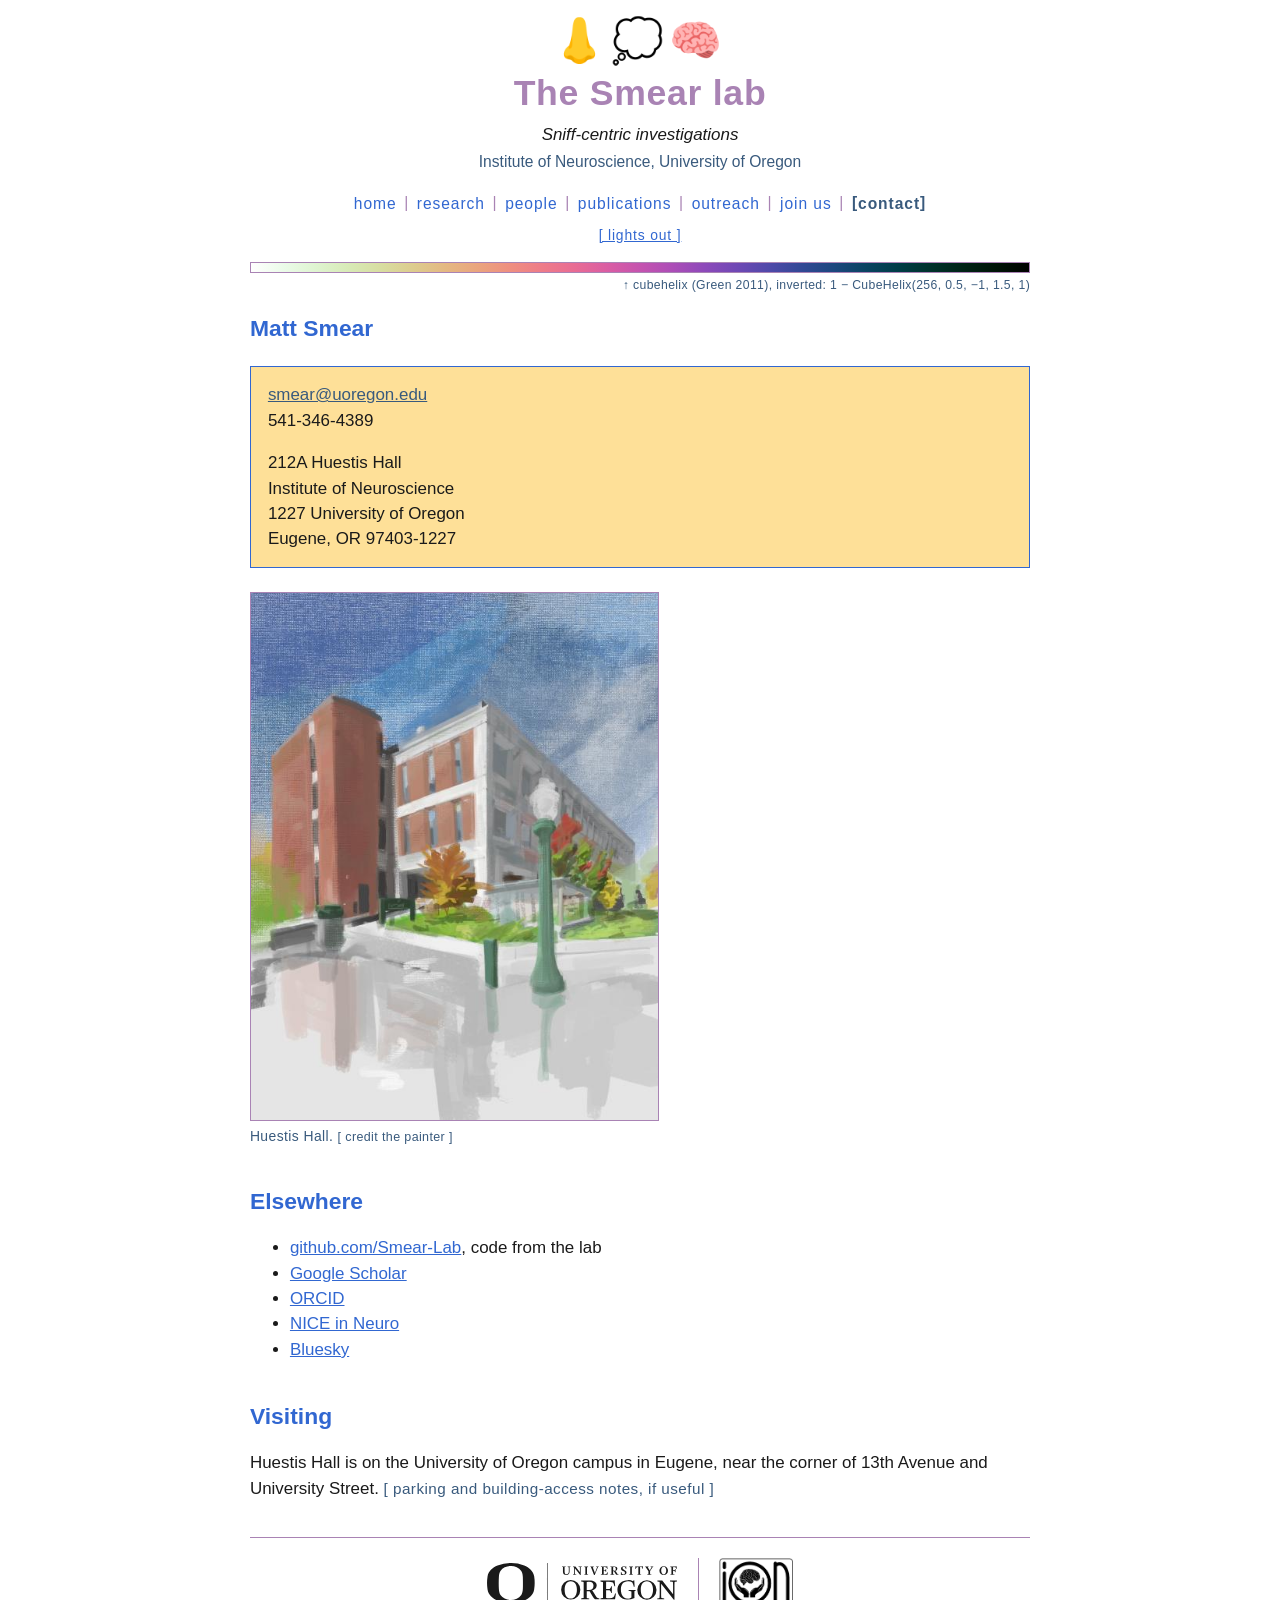
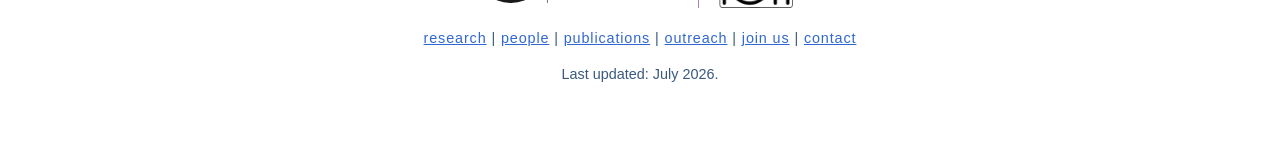
==== commit 4a0d79e4: "Use Matt's own cubehelix ramp from mycubehelix.mat 1 - CubeHelix(256, 0.5, -1, 1.5, 1.0). The CSS st" ====
--- a/contact.html
+++ b/contact.html
@@ -59,7 +59,7 @@
 </header>
 
 <hr class="cube-rule">
-<p class="cube-caption">&uarr; a cubehelix ramp (Green 2011), start 0.5, rotations &minus;1.5</p>
+<p class="cube-caption">&uarr; cubehelix (Green 2011), inverted: 1 &minus; CubeHelix(256, 0.5, &minus;1, 1.5, 1)</p>
 
 <main id="main">
 
--- a/style.css
+++ b/style.css
@@ -171,34 +171,37 @@
 
 /* ---- the rule under the masthead --------------------------------------- */
 
-/* NOTE, Matt: this is the one place green and pink survive, because a
-   cubehelix ramp cycles through both by construction. That is the whole
-   point of the scheme and it is why it is cited. If you want them gone
-   here too, delete the .cube-rule background below and uncomment the
-   riley ramp underneath it, then reword the caption in all seven pages. */
+/* Matt's own ramp, from mycubehelix.mat:
+       1 - CubeHelix(256, 0.5, -1, 1.5, 1.0)
+   Sampled at 25 points straight out of that file. I checked the formula
+   against the file first and it reproduces it exactly, so the stops below
+   are his colormap, not a lookalike.
+
+   Being the inverse, it runs white to black rather than black to white,
+   and the raised hue (1.5 against the default 1) makes the traverse more
+   saturated. It still passes through green early and pink in the middle,
+   because a cubehelix ramp cycles through the hues by construction. That
+   is what the scheme is. Matt chose this one knowing it. */
+
+/* The hairline is not decoration. This ramp runs white to black, so on the
+   white page the left end disappears and on the black page the right end
+   does. The border shows where the bar actually starts and stops without
+   altering a single colour in it. */
 
 .cube-rule {
-  border: 0;
-  height: 9px;
+  border: 1px solid var(--rule);
+  box-sizing: border-box;
+  height: 11px;
   margin: 1.1em 0 0.2em;
   background: linear-gradient(to right,
-    #000000 0%,   #100713 4.2%,  #181028 8.3%,  #1b1d3b 12.5%,
-    #182e49 16.7%, #15414e 20.8%, #16534c 25%,   #1c6344 29.2%,
-    #2b6f39 33.3%, #437731 37.5%, #607a2f 41.7%, #817a37 45.8%,
-    #a07949 50%,   #ba7964 54.2%, #cb7c85 58.3%, #d483a7 62.5%,
-    #d490c6 66.7%, #cea0de 70.8%, #c7b3ed 75%,   #c2c6f3 79.2%,
-    #c2d8f3 83.3%, #cae7f0 87.5%, #d9f2ef 91.7%, #ebf9f3 95.8%,
-    #ffffff 100%);
-}
-
-/* The alternative: riley.mat sorted by luminance, green omitted. Swap the
-   background above for this one and no green or pink appears anywhere.
-.cube-rule {
-  background: linear-gradient(to right,
-    #395a7d 0%, #3167d1 20%, #0195c3 40%,
-    #a983b4 60%, #c990d4 80%, #fee098 100%);
-}
-*/
+    #ffffff 0%, #ebfbe9 4.2%, #dff4d1 8.3%, #d8eab7 12.5%,
+    #d8dda1 16.7%, #ddcc8e 20.8%, #e4b882 25%, #eaa47e 29.2%,
+    #ef8f80 33.3%, #ee7b89 37.5%, #e86b94 41.7%, #da5da3 45.8%,
+    #c553af 50%, #ac4db7 54.2%, #8d49ba 58.3%, #6f48b5 62.5%,
+    #4f49a9 66.7%, #324895 70.8%, #1c477e 75%, #0a4361 79.2%,
+    #003c46 83.3%, #00312b 87.5%, #002215 91.7%, #001307 95.8%,
+    #000000 100%);
+}
 
 html.night .cube-rule { box-shadow: 0 0 14px #fee09855, 0 0 4px #0195c355; }
 @media (prefers-color-scheme: dark) {
